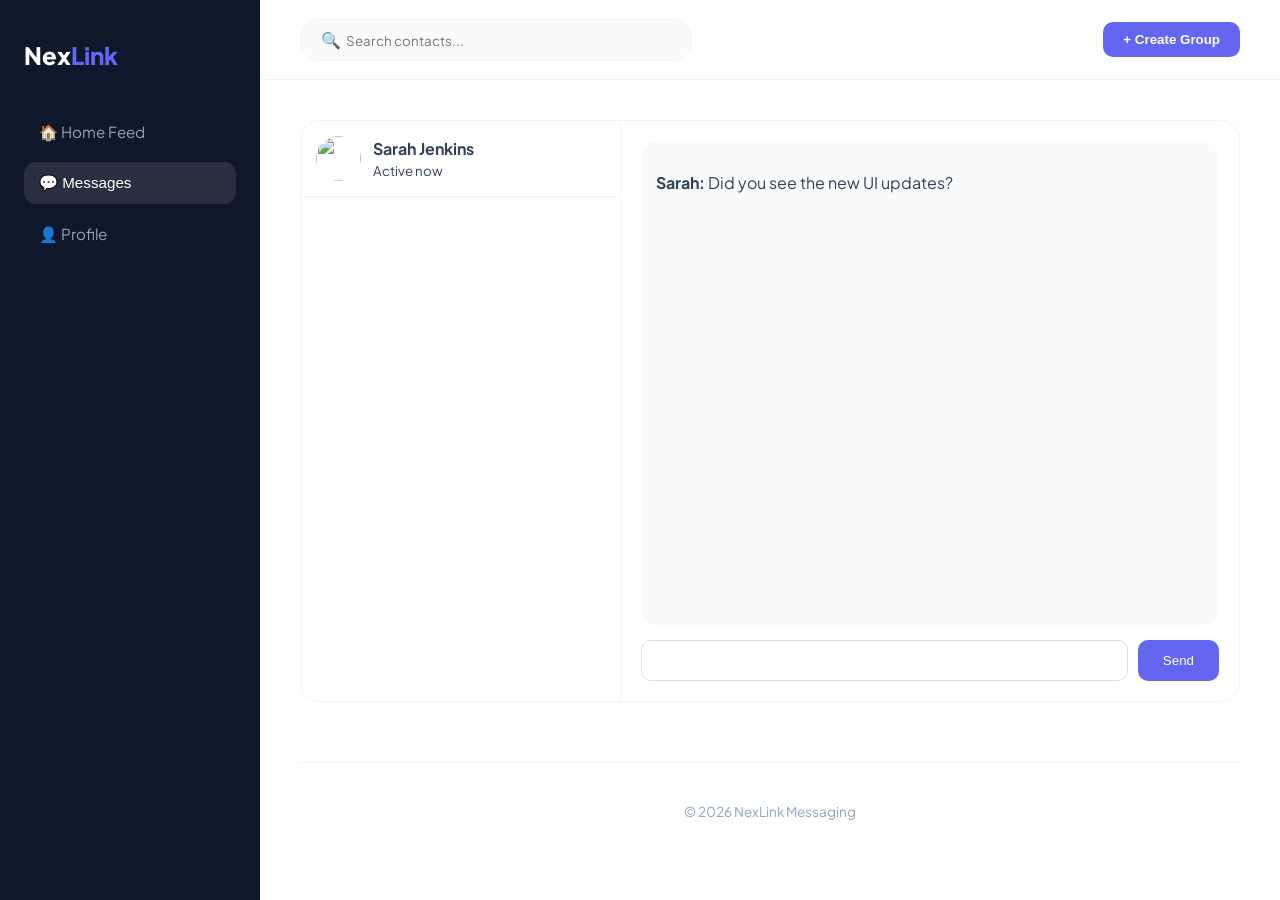
==== chat.html @ b241c51b "Add chat.html for messaging interface" ====
<!DOCTYPE html>
<html lang="en">
<head>
    <meta charset="UTF-8"><title>NexLink | Messages</title>
    <link rel="stylesheet" href="style.css">
    <style>
        .chat-layout { display: grid; grid-template-columns: 320px 1fr; height: 75vh; background: white; border-radius: 20px; border: 1px solid var(--border); overflow: hidden; }
        .contact-item { padding: 15px; border-bottom: 1px solid var(--border); display: flex; align-items: center; gap: 12px; cursor: pointer; }
        .avatar-chat { width: 45px; height: 45px; border-radius: 50%; object-fit: cover; cursor: pointer; }
    </style>
</head>
<body>
    <div class="app-container">
        <aside class="sidebar">
            <a href="dashboard.html" class="logo">Nex<span>Link</span></a>
            <a href="dashboard.html" class="nav-item">🏠 Home Feed</a>
            <button class="nav-item active">💬 Messages</button>
            <a href="profile.html" class="nav-item">👤 Profile</a>
        </aside>

        <header class="header">
            <div class="search-bar">🔍 <input type="text" placeholder="Search contacts..."></div>
            <button onclick="alert('Group Created!')" style="background:var(--accent); color:white; border:none; padding:10px 20px; border-radius:10px; cursor:pointer; font-weight:600;">+ Create Group</button>
        </header>

        <main class="main-view">
            <div class="chat-layout">
                <div style="border-right: 1px solid var(--border); overflow-y:auto;">
                    <div class="contact-item">
                        <img src="https://i.pravatar.cc/150?u=1" class="avatar-chat" onclick="alert('Viewing full profile picture')">
                        <div><b>Sarah Jenkins</b><br><small>Active now</small></div>
                    </div>
                </div>
                <div style="display:flex; flex-direction:column; padding:20px;">
                    <div style="flex:1; background:#f8fafc; border-radius:15px; padding:15px;"><p><b>Sarah:</b> Did you see the new UI updates?</p></div>
                    <div style="display:flex; gap:10px; margin-top:15px;"><input type="text" style="flex:1; padding:12px; border:1px solid #ddd; border-radius:10px;"><button style="background:var(--accent); color:white; border:none; padding:12px 25px; border-radius:10px;">Send</button></div>
                </div>
            </div>
            <footer>&copy; 2026 NexLink Messaging</footer>
        </main>
    </div>
</body>
</html>
---- style.css ----
@import url('https://fonts.googleapis.com/css2?family=Plus+Jakarta+Sans:wght@400;500;600;700&display=swap');

:root {
    --primary: #0f172a;
    --accent: #6366f1;
    --bg: #ffffff;
    --sidebar-w: 260px;
    --header-h: 80px;
    --border: #f1f5f9;
}

body { font-family: 'Plus Jakarta Sans', sans-serif; margin: 0; background: var(--bg); color: #334155; }

/* Structural Grid - Essential for persistent layout */
.app-container {
    display: grid;
    grid-template-columns: var(--sidebar-w) 1fr;
    grid-template-rows: var(--header-h) 1fr;
    height: 100vh;
}

/* Persistent Sidebar */
.sidebar {
    grid-row: 1 / 3;
    background: var(--primary);
    color: white;
    padding: 2.5rem 1.5rem;
    display: flex; flex-direction: column;
}

.logo { font-size: 1.5rem; font-weight: 800; color: white; text-decoration: none; margin-bottom: 2.5rem; }
.logo span { color: var(--accent); }

.nav-item {
    padding: 12px 15px; border-radius: 12px; border: none; background: none;
    color: #94a3b8; text-align: left; cursor: pointer; font-size: 0.95rem;
    display: flex; align-items: center; gap: 12px; text-decoration: none; margin-bottom: 8px;
}
.nav-item:hover, .nav-item.active { background: rgba(255,255,255,0.1); color: white; }

/* Top Header with Search */
.header {
    grid-column: 2;
    display: flex; justify-content: space-between; align-items: center;
    padding: 0 40px; border-bottom: 1px solid var(--border);
    background: rgba(255,255,255,0.9); backdrop-filter: blur(10px);
}

.search-bar { background: #f8fafc; padding: 10px 20px; border-radius: 50px; border: 1px solid var(--border); width: 350px; }
.search-bar input { border: none; background: none; outline: none; width: 90%; font-family: inherit; }

/* Main Content and Footer */
.main-view { grid-column: 2; overflow-y: auto; padding: 40px; display: flex; flex-direction: column; }
.view-content { flex: 1; }

.blog-grid { display: grid; grid-template-columns: repeat(auto-fill, minmax(320px, 1fr)); gap: 30px; }
.card { background: white; border-radius: 20px; border: 1px solid var(--border); overflow: hidden; transition: 0.3s; }
.card:hover { transform: translateY(-5px); box-shadow: 0 10px 30px rgba(0,0,0,0.05); }

footer { border-top: 1px solid var(--border); padding: 40px 0; margin-top: 60px; text-align: center; color: #94a3b8; font-size: 0.85rem; }
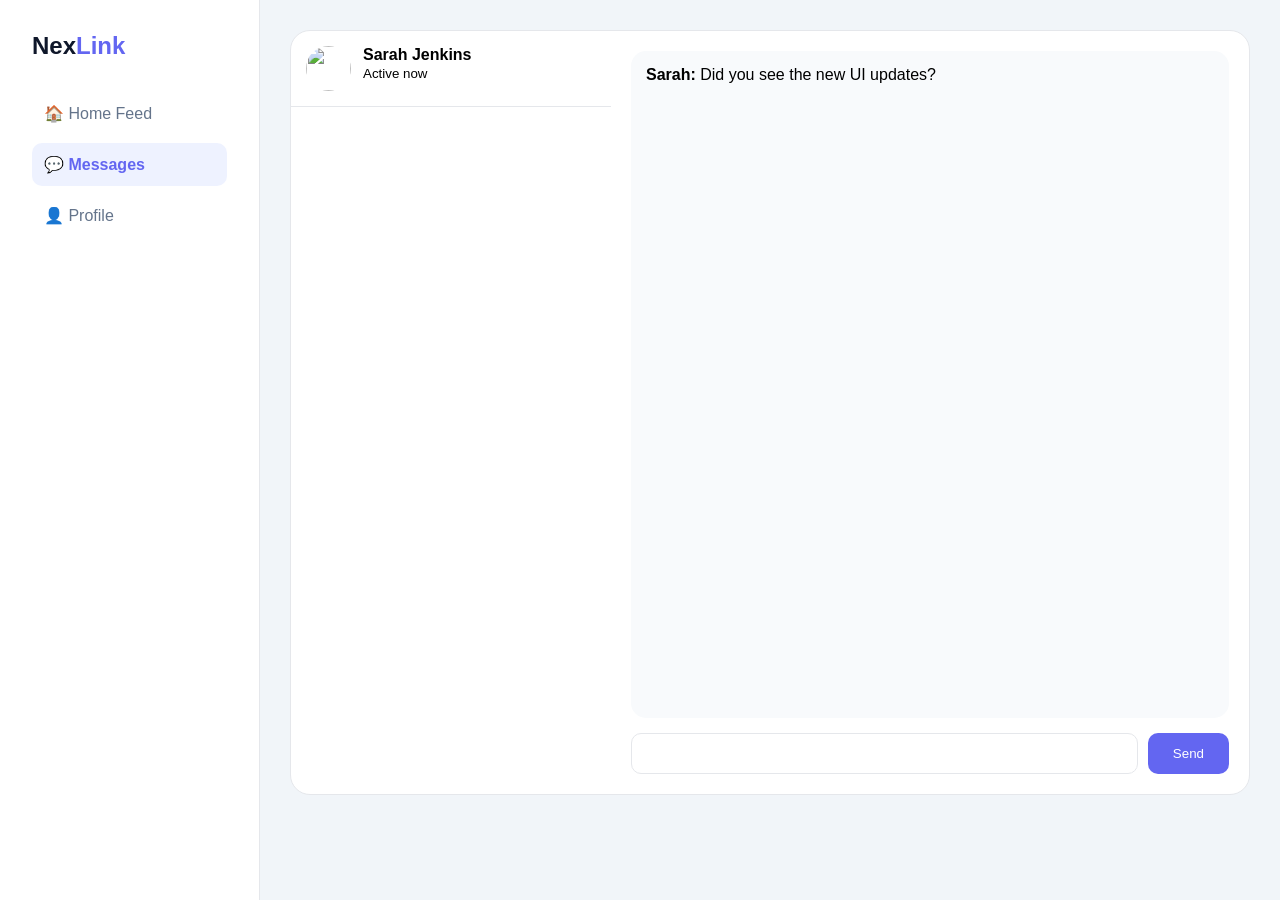
==== commit 7a5c2445: "Update chat.html" ====
--- a/chat.html
+++ b/chat.html
@@ -1,43 +1,124 @@
 <!DOCTYPE html>
 <html lang="en">
 <head>
-    <meta charset="UTF-8"><title>NexLink | Messages</title>
-    <link rel="stylesheet" href="style.css">
-    <style>
-        .chat-layout { display: grid; grid-template-columns: 320px 1fr; height: 75vh; background: white; border-radius: 20px; border: 1px solid var(--border); overflow: hidden; }
-        .contact-item { padding: 15px; border-bottom: 1px solid var(--border); display: flex; align-items: center; gap: 12px; cursor: pointer; }
-        .avatar-chat { width: 45px; height: 45px; border-radius: 50%; object-fit: cover; cursor: pointer; }
-    </style>
+<meta charset="UTF-8">
+<title>NexLink | Messages</title>
+
+<style>
+:root{
+    --accent:#6366f1;
+    --border:#e5e7eb;
+    --bg:#f1f5f9;
+}
+*{box-sizing:border-box;margin:0;padding:0}
+body{font-family:'Segoe UI',sans-serif;background:var(--bg)}
+
+.app-container{display:flex;min-height:100vh}
+
+/* Sidebar */
+.sidebar{
+    width:260px;
+    background:white;
+    padding:2rem;
+    border-right:1px solid var(--border);
+}
+.logo{
+    font-size:1.5rem;
+    font-weight:800;
+    text-decoration:none;
+    color:#0f172a;
+    display:block;
+    margin-bottom:2rem;
+}
+.logo span{color:var(--accent)}
+.nav-item{
+    display:block;
+    padding:12px;
+    margin-bottom:8px;
+    text-decoration:none;
+    color:#64748b;
+    border-radius:10px;
+}
+.nav-item.active,.nav-item:hover{
+    background:#eef2ff;
+    color:var(--accent);
+    font-weight:600;
+}
+
+/* Chat */
+.chat-layout{
+    display:grid;
+    grid-template-columns:320px 1fr;
+    height:85vh;
+    background:white;
+    border-radius:20px;
+    border:1px solid var(--border);
+    overflow:hidden;
+}
+.contact{
+    padding:15px;
+    border-bottom:1px solid var(--border);
+    display:flex;
+    gap:12px;
+}
+.avatar{
+    width:45px;
+    height:45px;
+    border-radius:50%;
+}
+
+/* Main */
+.main-view{
+    flex:1;
+    padding:30px;
+}
+
+/* Responsive */
+@media(max-width:768px){
+    .sidebar{display:none}
+    .chat-layout{grid-template-columns:1fr}
+}
+</style>
 </head>
+
 <body>
-    <div class="app-container">
-        <aside class="sidebar">
-            <a href="dashboard.html" class="logo">Nex<span>Link</span></a>
-            <a href="dashboard.html" class="nav-item">🏠 Home Feed</a>
-            <button class="nav-item active">💬 Messages</button>
-            <a href="profile.html" class="nav-item">👤 Profile</a>
-        </aside>
 
-        <header class="header">
-            <div class="search-bar">🔍 <input type="text" placeholder="Search contacts..."></div>
-            <button onclick="alert('Group Created!')" style="background:var(--accent); color:white; border:none; padding:10px 20px; border-radius:10px; cursor:pointer; font-weight:600;">+ Create Group</button>
-        </header>
+<div class="app-container">
 
-        <main class="main-view">
-            <div class="chat-layout">
-                <div style="border-right: 1px solid var(--border); overflow-y:auto;">
-                    <div class="contact-item">
-                        <img src="https://i.pravatar.cc/150?u=1" class="avatar-chat" onclick="alert('Viewing full profile picture')">
-                        <div><b>Sarah Jenkins</b><br><small>Active now</small></div>
+    <aside class="sidebar">
+        <a href="dashboard.html" class="logo">Nex<span>Link</span></a>
+        <a href="dashboard.html" class="nav-item">🏠 Home Feed</a>
+        <a href="chat.html" class="nav-item active">💬 Messages</a>
+        <a href="profile.html" class="nav-item">👤 Profile</a>
+    </aside>
+
+    <main class="main-view">
+        <div class="chat-layout">
+            <div>
+                <div class="contact">
+                    <img src="https://i.pravatar.cc/150?u=1" class="avatar">
+                    <div>
+                        <b>Sarah Jenkins</b><br>
+                        <small>Active now</small>
                     </div>
                 </div>
-                <div style="display:flex; flex-direction:column; padding:20px;">
-                    <div style="flex:1; background:#f8fafc; border-radius:15px; padding:15px;"><p><b>Sarah:</b> Did you see the new UI updates?</p></div>
-                    <div style="display:flex; gap:10px; margin-top:15px;"><input type="text" style="flex:1; padding:12px; border:1px solid #ddd; border-radius:10px;"><button style="background:var(--accent); color:white; border:none; padding:12px 25px; border-radius:10px;">Send</button></div>
+            </div>
+
+            <div style="display:flex;flex-direction:column;padding:20px">
+                <div style="flex:1;background:#f8fafc;border-radius:15px;padding:15px">
+                    <p><b>Sarah:</b> Did you see the new UI updates?</p>
+                </div>
+                <div style="display:flex;gap:10px;margin-top:15px">
+                    <input style="flex:1;padding:12px;border-radius:10px;border:1px solid var(--border)">
+                    <button style="background:var(--accent);color:white;border:none;padding:12px 25px;border-radius:10px">
+                        Send
+                    </button>
                 </div>
             </div>
-            <footer>&copy; 2026 NexLink Messaging</footer>
-        </main>
-    </div>
+        </div>
+    </main>
+
+</div>
+
 </body>
 </html>
